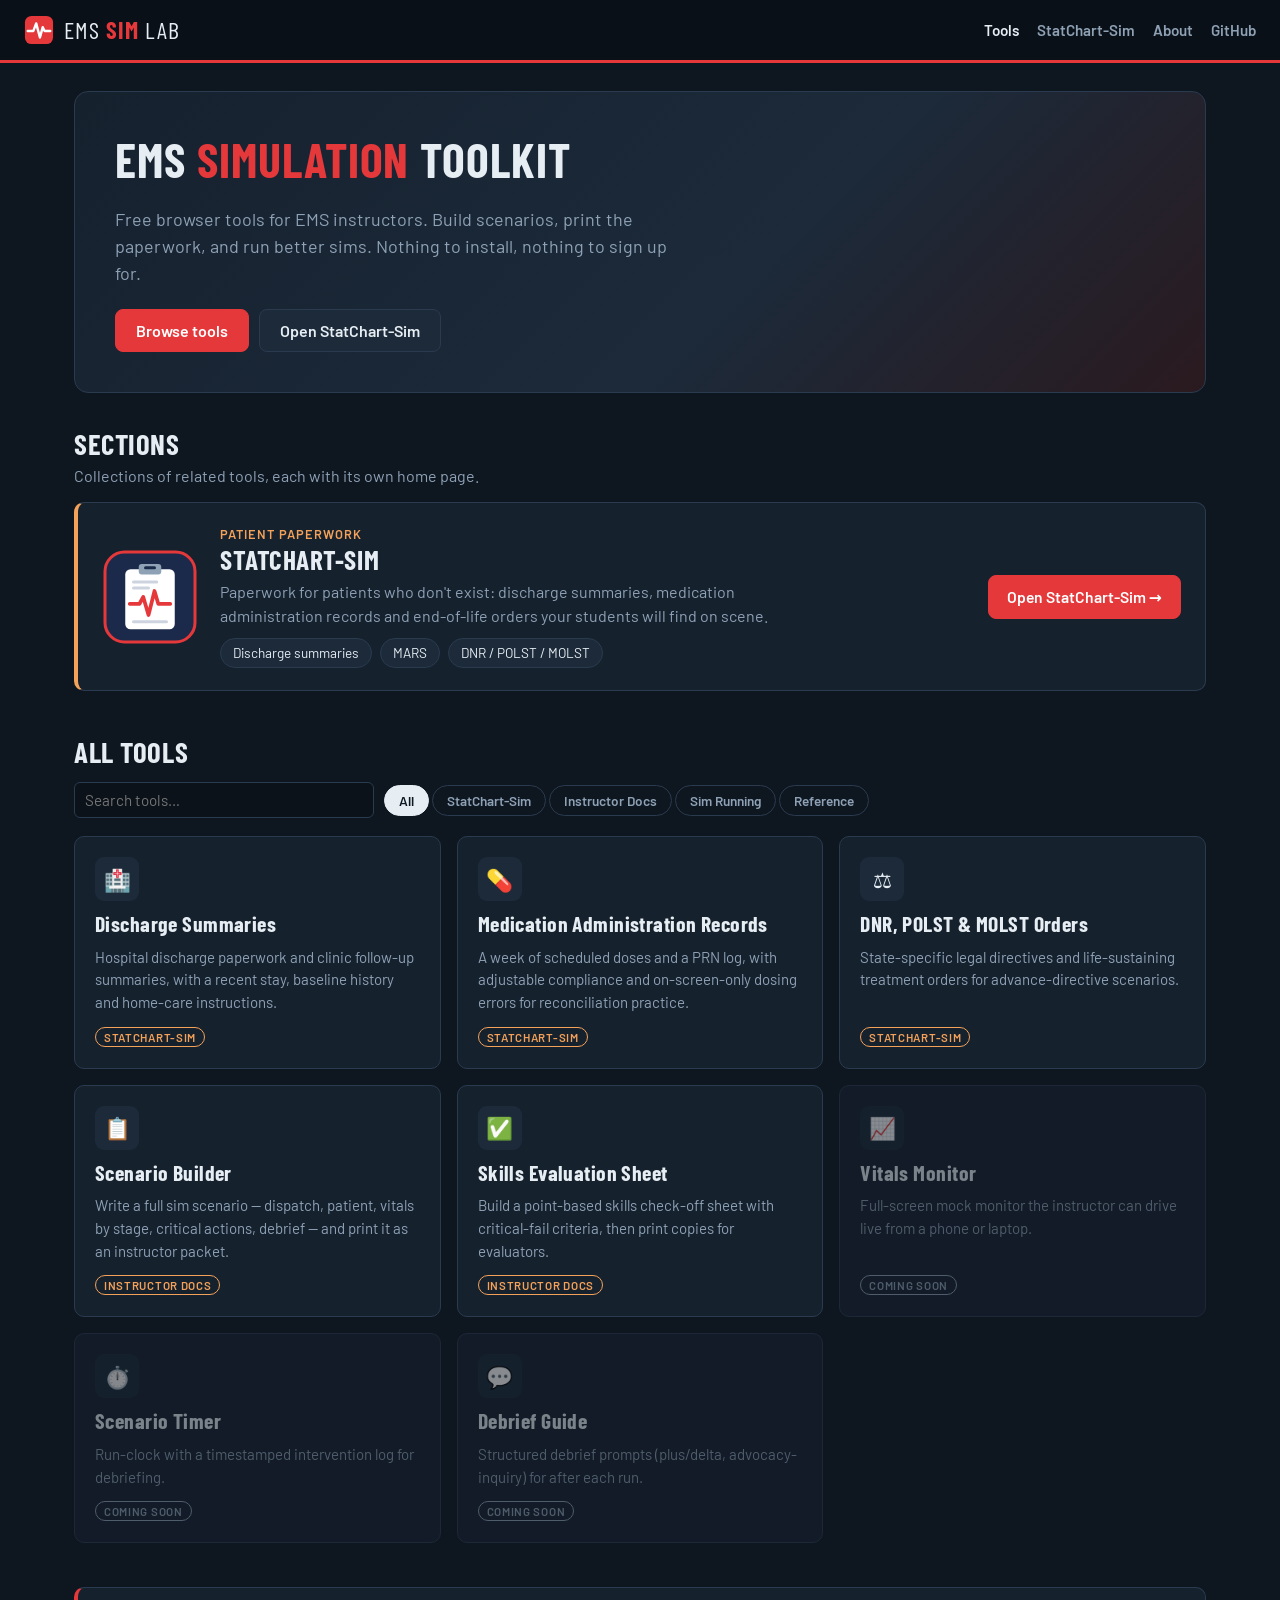
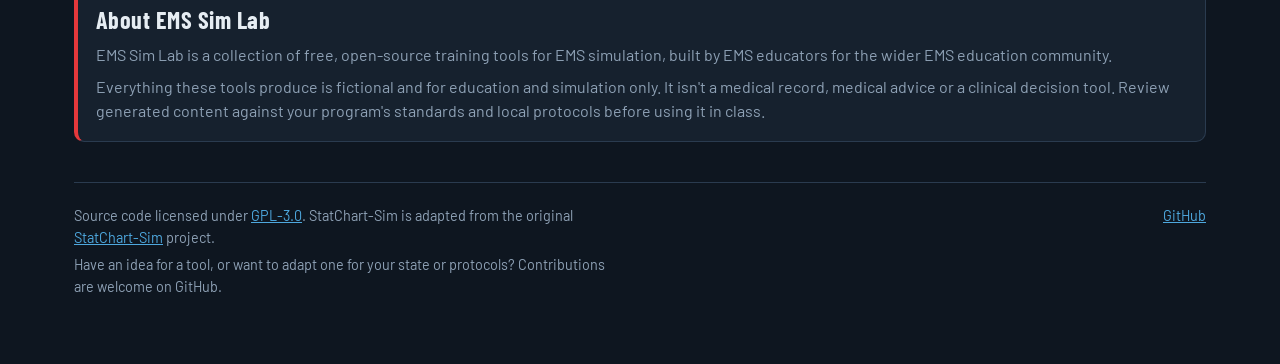
==== index.html @ 7e222215 "Add files via upload" ====
<!DOCTYPE html>
<html lang="en">
<head>
<meta charset="UTF-8">
<meta name="viewport" content="width=device-width, initial-scale=1.0">
<title>EMS Sim Lab | Free simulation tools for EMS education</title>
<meta name="description" content="Free browser tools for EMS instructors: simulation paperwork generators, scenario builders and skills sheets. Nothing to install.">
<link rel="icon" href="./assets/favicon.svg" type="image/svg+xml">
<link rel="stylesheet" href="assets/site.css">
<style>
  html { scroll-behavior: smooth; }
  .hero {
    display: grid; grid-template-columns: 1.3fr 1fr; gap: 28px; align-items: center;
    padding: 40px; border-radius: 14px; margin-bottom: 34px;
    background: linear-gradient(135deg, #16212e 0%, #1c2a3a 60%, #2a1a1f 100%);
    border: 1px solid var(--line);
  }
  .hero h1 { font-size: 3rem; text-transform: uppercase; }
  .hero h1 b { color: var(--red); }
  .hero p { color: var(--muted); font-size: 1.12rem; max-width: 560px; margin: 0 0 22px; }
  .hero-actions { display: flex; flex-wrap: wrap; gap: 10px; }
  .hero-actions .btn { padding: 11px 20px; font-size: 1rem; }
  .ecg { width: 100%; height: 120px; }
  .ecg path { fill: none; stroke: var(--green); stroke-width: 2.5; stroke-dasharray: 900; stroke-dashoffset: 900; animation: trace 3.2s linear infinite; }
  @keyframes trace { to { stroke-dashoffset: 0; } }
  @media (prefers-reduced-motion: reduce) { .ecg path { animation: none; stroke-dashoffset: 0; } }
  @media (max-width: 800px) { .hero { grid-template-columns: 1fr; padding: 28px; } .hero h1 { font-size: 2.2rem; } }

  .sec-title { margin: 0 0 14px; }
  .sec-title h2 { margin: 0 0 4px; font-size: 1.8rem; text-transform: uppercase; }
  .sec-title p { margin: 0; color: var(--muted); }

  /* Featured sections (sub-sites inside EMS Sim Lab) */
  .sections { display: grid; gap: 16px; margin-bottom: 44px; }
  .feature {
    display: grid; grid-template-columns: 96px 1fr auto; gap: 22px; align-items: center;
    background: var(--panel); border: 1px solid var(--line); border-left: 4px solid var(--amber);
    border-radius: var(--radius); padding: 22px 24px;
  }
  .feature img { width: 96px; height: 96px; }
  .feature h3 { margin: 0 0 4px; font-size: 1.7rem; text-transform: uppercase; }
  .feature .kicker { color: var(--amber); font-weight: 600; font-size: .8rem; text-transform: uppercase; letter-spacing: .08em; }
  .feature p { margin: 0 0 10px; color: var(--muted); max-width: 64ch; }
  .feature .links { display: flex; flex-wrap: wrap; gap: 8px; }
  .feature .links a { font-size: .85rem; color: var(--text); text-decoration: none; border: 1px solid var(--line); border-radius: 99px; padding: 4px 12px; background: var(--panel-2); }
  .feature .links a:hover { border-color: var(--muted); }
  .feature .open { padding: 11px 18px; font-size: .98rem; white-space: nowrap; }
  @media (max-width: 800px) { .feature { grid-template-columns: 1fr; } .feature img { width: 64px; height: 64px; } }

  .filters { display: flex; flex-wrap: wrap; gap: 10px; align-items: center; margin-bottom: 18px; }
  .filters input { max-width: 300px; }
  .chip { font: 600 .85rem var(--font); padding: 6px 14px; border-radius: 99px; border: 1px solid var(--line); background: transparent; color: var(--muted); cursor: pointer; }
  .chip:hover { color: var(--text); }
  .chip.on { background: var(--text); color: var(--bg); border-color: var(--text); }

  .cards { display: grid; grid-template-columns: repeat(auto-fill, minmax(290px, 1fr)); gap: 16px; }
  .card {
    display: flex; flex-direction: column; gap: 10px;
    background: var(--panel); border: 1px solid var(--line); border-radius: var(--radius);
    padding: 20px; text-decoration: none; color: var(--text);
    transition: border-color .15s, transform .15s;
  }
  a.card:hover { border-color: var(--red); transform: translateY(-2px); }
  .card.disabled { opacity: .5; }
  .card .icon { width: 44px; height: 44px; border-radius: 9px; display: grid; place-items: center; background: var(--panel-2); font-size: 1.35rem; }
  .card h3 { margin: 0; font-size: 1.35rem; }
  .card p { margin: 0; color: var(--muted); font-size: .94rem; flex: 1; }
  .empty-state { color: var(--muted); padding: 30px; text-align: center; }

  .notice { border-left: 4px solid var(--red); margin-top: 44px; }
  .notice p { color: var(--muted); margin: 0 0 8px; }
  .notice p:last-child { margin: 0; }

  footer { border-top: 1px solid var(--line); margin-top: 40px; padding-top: 22px; font-size: .9rem; color: var(--muted); display: flex; flex-wrap: wrap; gap: 20px; justify-content: space-between; }
  footer p { margin: 0 0 6px; max-width: 68ch; }
  footer nav { display: flex; gap: 18px; }
</style>
</head>
<body>
<main class="wrap">
  <section class="hero">
    <div>
      <h1>EMS <b>Simulation</b> Toolkit</h1>
      <p>Free browser tools for EMS instructors. Build scenarios, print the paperwork, and run better sims. Nothing to install, nothing to sign up for.</p>
      <div class="hero-actions">
        <a class="btn primary" href="#tools">Browse tools</a>
        <a class="btn" href="statchart-sim/index.html">Open StatChart-Sim</a>
      </div>
    </div>
    <svg class="ecg" viewBox="0 0 400 110" aria-hidden="true">
      <path d="M0,60 L60,60 L70,52 L80,60 L95,60 L102,68 L110,10 L120,95 L128,60 L150,60 L165,48 L185,60 L230,60 L240,52 L250,60 L265,60 L272,68 L280,10 L290,95 L298,60 L320,60 L335,48 L355,60 L400,60"/>
    </svg>
  </section>

  <!-- Sections: larger tool collections with their own pages -->
  <div class="sec-title"><h2>Sections</h2><p>Collections of related tools, each with its own home page.</p></div>
  <div class="sections">
    <article class="feature">
      <img src="statchart-sim/assets/logo.svg" alt="StatChart-Sim logo">
      <div>
        <div class="kicker">Patient paperwork</div>
        <h3>StatChart-Sim</h3>
        <p>Paperwork for patients who don't exist: discharge summaries, medication administration records and end-of-life orders your students will find on scene.</p>
        <div class="links">
          <a href="statchart-sim/discharge-summary/index.html">Discharge summaries</a>
          <a href="statchart-sim/MARS/index.html">MARS</a>
          <a href="statchart-sim/Legal/index.html">DNR / POLST / MOLST</a>
        </div>
      </div>
      <a class="btn primary open" href="statchart-sim/index.html">Open StatChart-Sim →</a>
    </article>
  </div>

  <section id="tools">
    <div class="sec-title"><h2>All tools</h2></div>
    <div class="filters">
      <input id="q" type="search" placeholder="Search tools…" aria-label="Search tools">
      <div id="chips"></div>
    </div>
    <div id="cards" class="cards"></div>
  </section>

  <section id="about" class="panel notice">
    <h2>About EMS Sim Lab</h2>
    <p>EMS Sim Lab is a collection of free, open-source training tools for EMS simulation, built by EMS educators for the wider EMS education community.</p>
    <p>Everything these tools produce is fictional and for education and simulation only. It isn't a medical record, medical advice or a clinical decision tool. Review generated content against your program's standards and local protocols before using it in class.</p>
  </section>

  <footer>
    <div>
      <p>Source code licensed under <a href="https://www.gnu.org/licenses/gpl-3.0.html">GPL-3.0</a>. StatChart-Sim is adapted from the original <a href="https://github.com/ems-simlab/StatChart-Sim">StatChart-Sim</a> project.</p>
      <p>Have an idea for a tool, or want to adapt one for your state or protocols? Contributions are welcome on GitHub.</p>
    </div>
    <nav>
      <a href="https://github.com/ems-simlab">GitHub</a>
    </nav>
  </footer>
</main>

<script src="assets/common.js"></script>
<script>
/* =====================================================================
   TOOL REGISTRY — to add a tool, put its page in the repo and add one
   entry here. status "live" links it; "soon" shows it greyed out.
   category must be a key in CATEGORIES.
   ===================================================================== */
const CATEGORIES = {
  statchart:  { label: 'StatChart-Sim',   tag: 'doc' },
  instructor: { label: 'Instructor Docs', tag: 'doc' },
  sim:        { label: 'Sim Running',     tag: 'sim' },
  ref:        { label: 'Reference',       tag: 'ref' }
};

const TOOLS = [
  { title: 'Discharge Summaries', icon: '🏥', category: 'statchart', status: 'live', href: 'statchart-sim/discharge-summary/index.html',
    desc: 'Hospital discharge paperwork and clinic follow-up summaries, with a recent stay, baseline history and home-care instructions.' },
  { title: 'Medication Administration Records', icon: '💊', category: 'statchart', status: 'live', href: 'statchart-sim/MARS/index.html',
    desc: 'A week of scheduled doses and a PRN log, with adjustable compliance and on-screen-only dosing errors for reconciliation practice.' },
  { title: 'DNR, POLST & MOLST Orders', icon: '⚖️', category: 'statchart', status: 'live', href: 'statchart-sim/Legal/index.html',
    desc: 'State-specific legal directives and life-sustaining treatment orders for advance-directive scenarios.' },
  { title: 'Scenario Builder', icon: '📋', category: 'instructor', status: 'live', href: 'tools/scenario-builder.html',
    desc: 'Write a full sim scenario — dispatch, patient, vitals by stage, critical actions, debrief — and print it as an instructor packet.' },
  { title: 'Skills Evaluation Sheet', icon: '✅', category: 'instructor', status: 'live', href: 'tools/skills-sheet.html',
    desc: 'Build a point-based skills check-off sheet with critical-fail criteria, then print copies for evaluators.' },
  { title: 'Vitals Monitor', icon: '📈', category: 'sim', status: 'soon',
    desc: 'Full-screen mock monitor the instructor can drive live from a phone or laptop.' },
  { title: 'Scenario Timer', icon: '⏱️', category: 'sim', status: 'soon',
    desc: 'Run-clock with a timestamped intervention log for debriefing.' },
  { title: 'Debrief Guide', icon: '💬', category: 'ref', status: 'soon',
    desc: 'Structured debrief prompts (plus/delta, advocacy-inquiry) for after each run.' }
];

let activeCat = 'all';
const chipsEl = document.getElementById('chips');
const cardsEl = document.getElementById('cards');
const qEl = document.getElementById('q');

function renderChips() {
  const opts = [['all', 'All']].concat(Object.entries(CATEGORIES).map(([k, v]) => [k, v.label]));
  chipsEl.innerHTML = opts.map(([k, l]) =>
    `<button class="chip ${k === activeCat ? 'on' : ''}" data-cat="${k}">${l}</button>`).join(' ');
}

function renderCards() {
  const q = qEl.value.trim().toLowerCase();
  const list = TOOLS.filter(t =>
    (activeCat === 'all' || t.category === activeCat) &&
    (!q || (t.title + ' ' + t.desc).toLowerCase().includes(q)));
  if (!list.length) { cardsEl.innerHTML = '<div class="empty-state">No tools match that search.</div>'; return; }
  cardsEl.innerHTML = list.map(t => {
    const cat = CATEGORIES[t.category];
    const live = t.status === 'live';
    const tag = live ? `<span class="tag ${cat.tag}">${cat.label}</span>` : '<span class="tag soon">Coming soon</span>';
    const inner = `<div class="icon">${t.icon}</div><h3>${escapeHtml(t.title)}</h3><p>${escapeHtml(t.desc)}</p><div>${tag}</div>`;
    return live ? `<a class="card" href="${t.href}">${inner}</a>` : `<div class="card disabled">${inner}</div>`;
  }).join('');
}

chipsEl.addEventListener('click', e => {
  const b = e.target.closest('[data-cat]'); if (!b) return;
  activeCat = b.dataset.cat; renderChips(); renderCards();
});
qEl.addEventListener('input', renderCards);

renderTopbar('', 'home');
renderChips(); renderCards();
</script>
</body>
</html>
---- assets/site.css ----
/* EMS Sim Lab — shared site styles */
@import url('https://fonts.googleapis.com/css2?family=Barlow:wght@400;500;600;700&family=Barlow+Condensed:wght@600;700&family=JetBrains+Mono:wght@400;600&display=swap');

:root {
  --bg: #0e1620;
  --panel: #16212e;
  --panel-2: #1c2a3a;
  --line: #2a3b4f;
  --text: #e6edf3;
  --muted: #8ea1b5;
  --red: #e5383b;
  --amber: #f4a259;
  --green: #4cc38a;
  --blue: #4ea8de;
  --radius: 10px;
  --font: 'Barlow', system-ui, sans-serif;
  --display: 'Barlow Condensed', 'Barlow', sans-serif;
  --mono: 'JetBrains Mono', ui-monospace, monospace;
}

* { box-sizing: border-box; }
html, body { margin: 0; }
body {
  background: var(--bg);
  color: var(--text);
  font-family: var(--font);
  font-size: 16px;
  line-height: 1.5;
}
a { color: var(--blue); }

/* ---------- Top bar ---------- */
.topbar {
  display: flex; align-items: center; gap: 16px;
  padding: 12px 24px;
  background: #0a1018;
  border-bottom: 3px solid var(--red);
  position: sticky; top: 0; z-index: 10;
}
.brand { display: flex; align-items: center; gap: 10px; text-decoration: none; color: var(--text); }
.brand svg, .brand img { width: 30px; height: 30px; display: block; }
.brand span { font-family: var(--display); font-size: 1.5rem; letter-spacing: .04em; text-transform: uppercase; }
.brand b { color: var(--red); }
.topbar nav { margin-left: auto; display: flex; gap: 18px; }
.topbar nav a { color: var(--muted); text-decoration: none; font-weight: 600; font-size: .95rem; }
.topbar nav a:hover, .topbar nav a.active { color: var(--text); }

.wrap { max-width: 1180px; margin: 0 auto; padding: 28px 24px 60px; }

h1, h2, h3 { font-family: var(--display); letter-spacing: .02em; line-height: 1.15; margin: 0 0 .4em; }
h1 { font-size: 2.4rem; }
h2 { font-size: 1.5rem; }
h3 { font-size: 1.15rem; }
.muted { color: var(--muted); }

/* ---------- Buttons & inputs ---------- */
.btn {
  display: inline-flex; align-items: center; gap: 6px;
  font: 600 .92rem var(--font);
  padding: 8px 14px; border-radius: 8px;
  border: 1px solid var(--line); background: var(--panel-2); color: var(--text);
  cursor: pointer; text-decoration: none;
}
.btn:hover { border-color: var(--muted); }
.btn.primary { background: var(--red); border-color: var(--red); color: #fff; }
.btn.primary:hover { background: #c9302c; }
.btn.small { padding: 4px 10px; font-size: .82rem; }
.btn.ghost { background: transparent; }

label { display: block; font-size: .8rem; font-weight: 600; color: var(--muted); text-transform: uppercase; letter-spacing: .05em; margin-bottom: 4px; }
input, select, textarea {
  width: 100%;
  font: 400 .95rem var(--font);
  color: var(--text); background: #0b121a;
  border: 1px solid var(--line); border-radius: 6px;
  padding: 8px 10px;
}
textarea { resize: vertical; min-height: 70px; }
input:focus, select:focus, textarea:focus { outline: 2px solid var(--blue); outline-offset: -1px; border-color: transparent; }

.panel { background: var(--panel); border: 1px solid var(--line); border-radius: var(--radius); padding: 18px; }
.grid { display: grid; gap: 12px; }
.g2 { grid-template-columns: repeat(2, 1fr); }
.g3 { grid-template-columns: repeat(3, 1fr); }
.g4 { grid-template-columns: repeat(4, 1fr); }
@media (max-width: 760px) { .g2, .g3, .g4 { grid-template-columns: 1fr 1fr; } }

.tag {
  display: inline-block; font: 600 .72rem var(--font); text-transform: uppercase; letter-spacing: .06em;
  padding: 2px 8px; border-radius: 99px; border: 1px solid currentColor;
}
.tag.doc { color: var(--amber); }
.tag.sim { color: var(--blue); }
.tag.ref { color: var(--green); }
.tag.soon { color: var(--muted); }

.toast {
  position: fixed; bottom: 20px; left: 50%; transform: translateX(-50%);
  background: var(--panel-2); border: 1px solid var(--line); color: var(--text);
  padding: 10px 16px; border-radius: 8px; font-size: .9rem;
  opacity: 0; pointer-events: none; transition: opacity .2s;
}
.toast.show { opacity: 1; }

/* ---------- Generator layout (form left, document right) ---------- */
.gen { display: grid; grid-template-columns: minmax(340px, 440px) 1fr; gap: 20px; align-items: start; }
@media (max-width: 980px) { .gen { grid-template-columns: 1fr; } }
.gen-form { display: flex; flex-direction: column; gap: 14px; }
.gen-form fieldset { border: 1px solid var(--line); border-radius: var(--radius); padding: 14px; margin: 0; background: var(--panel); }
.gen-form legend { font-family: var(--display); font-size: 1.05rem; padding: 0 6px; color: var(--amber); text-transform: uppercase; letter-spacing: .05em; }
.toolbar { display: flex; flex-wrap: wrap; gap: 8px; align-items: center; margin-bottom: 12px; }
.toolbar .hint { font-size: .8rem; color: var(--muted); margin-left: auto; }

.repeat-row { border: 1px dashed var(--line); border-radius: 8px; padding: 10px; margin-bottom: 10px; position: relative; }
.repeat-row .remove { position: absolute; top: 6px; right: 6px; }

/* ---------- Printable document "paper" ---------- */
.paper-wrap { position: sticky; top: 76px; max-height: calc(100vh - 96px); overflow: auto; border-radius: var(--radius); }
.paper {
  background: #fff; color: #111;
  font-family: var(--font); font-size: 13px; line-height: 1.4;
  padding: 36px 40px; min-height: 900px;
  border-radius: var(--radius);
}
.paper h1 { font-size: 24px; margin: 0; color: #111; }
.paper h2 { font-size: 15px; margin: 18px 0 6px; padding: 4px 8px; background: #1c2a3a; color: #fff; text-transform: uppercase; letter-spacing: .06em; }
.paper table { width: 100%; border-collapse: collapse; margin: 4px 0 8px; }
.paper th, .paper td { border: 1px solid #999; padding: 5px 7px; text-align: left; vertical-align: top; }
.paper th { background: #eef1f4; font-size: 11px; text-transform: uppercase; letter-spacing: .04em; }
.paper .mono { font-family: var(--mono); }
.paper .doc-head { display: flex; justify-content: space-between; align-items: flex-start; border-bottom: 3px solid #e5383b; padding-bottom: 10px; margin-bottom: 6px; }
.paper .sim-banner { font-weight: 700; font-size: 11px; color: #e5383b; letter-spacing: .1em; text-transform: uppercase; }
.paper .box { border: 1px solid #999; padding: 8px; min-height: 30px; white-space: pre-wrap; }
.paper ul { margin: 4px 0; padding-left: 20px; }
.paper .empty { color: #aaa; font-style: italic; }
.paper .check { display: inline-block; width: 14px; height: 14px; border: 1.5px solid #333; vertical-align: middle; }

@media print {
  @page { margin: 0.5in; }
  body { background: #fff; }
  .topbar, .gen-form, .toolbar, .no-print, .toast, .page-head { display: none !important; }
  .wrap { padding: 0; max-width: none; }
  .gen { display: block; }
  .paper-wrap { position: static; max-height: none; overflow: visible; }
  .paper { padding: 0; min-height: 0; border-radius: 0; }
  .paper h2 { -webkit-print-color-adjust: exact; print-color-adjust: exact; }
  .paper th { -webkit-print-color-adjust: exact; print-color-adjust: exact; }
  .paper .avoid-break { break-inside: avoid; }
}
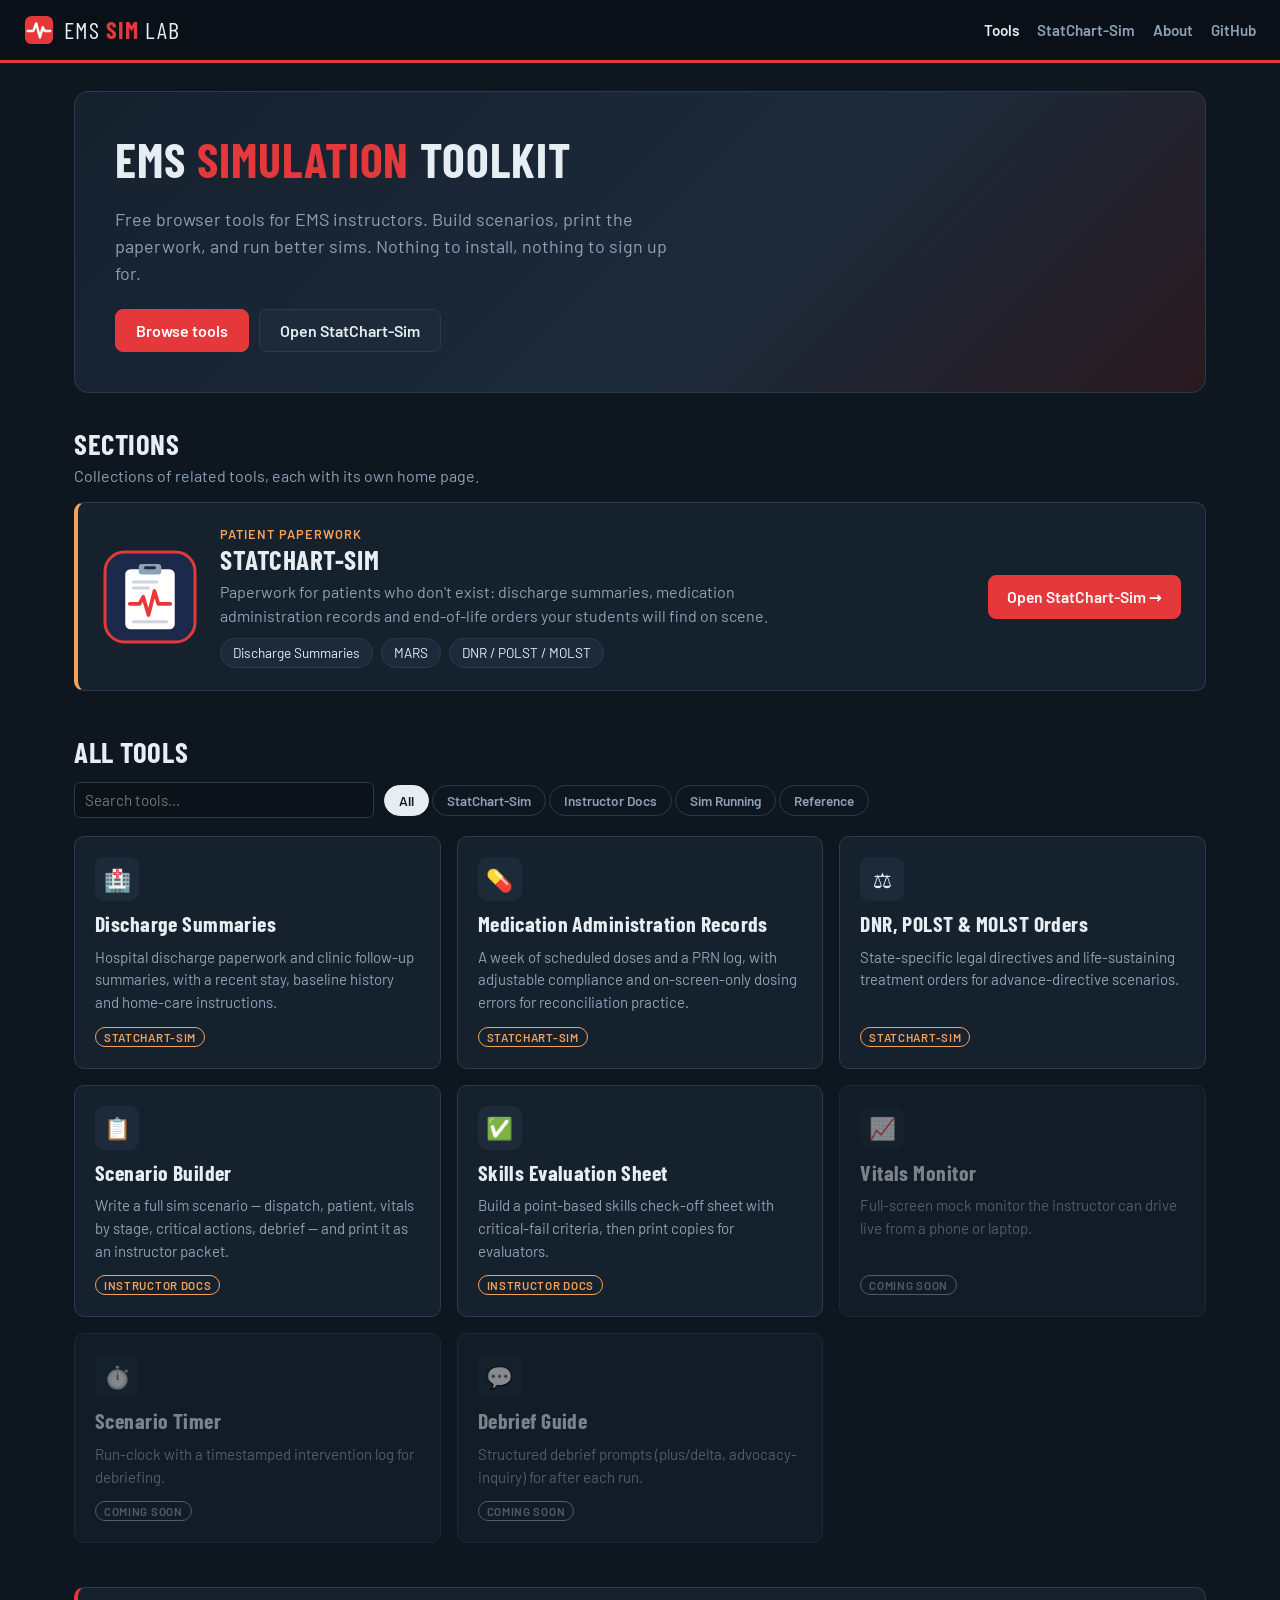
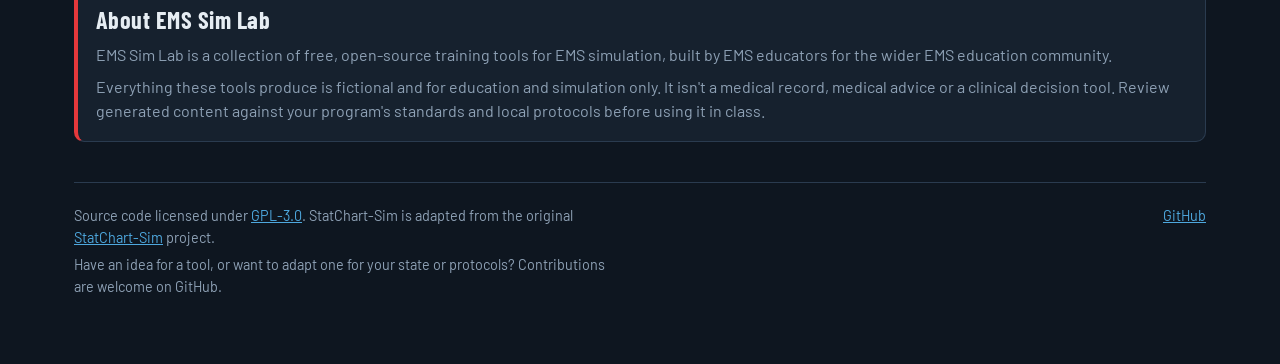
==== commit 72b076e0: "Update index.html" ====
--- a/index.html
+++ b/index.html
@@ -102,7 +102,7 @@
         <h3>StatChart-Sim</h3>
         <p>Paperwork for patients who don't exist: discharge summaries, medication administration records and end-of-life orders your students will find on scene.</p>
         <div class="links">
-          <a href="statchart-sim/discharge-summary/index.html">Discharge summaries</a>
+          <a href="statchart-sim/discharge-summary/index.html">Discharge Summaries</a>
           <a href="statchart-sim/MARS/index.html">MARS</a>
           <a href="statchart-sim/Legal/index.html">DNR / POLST / MOLST</a>
         </div>
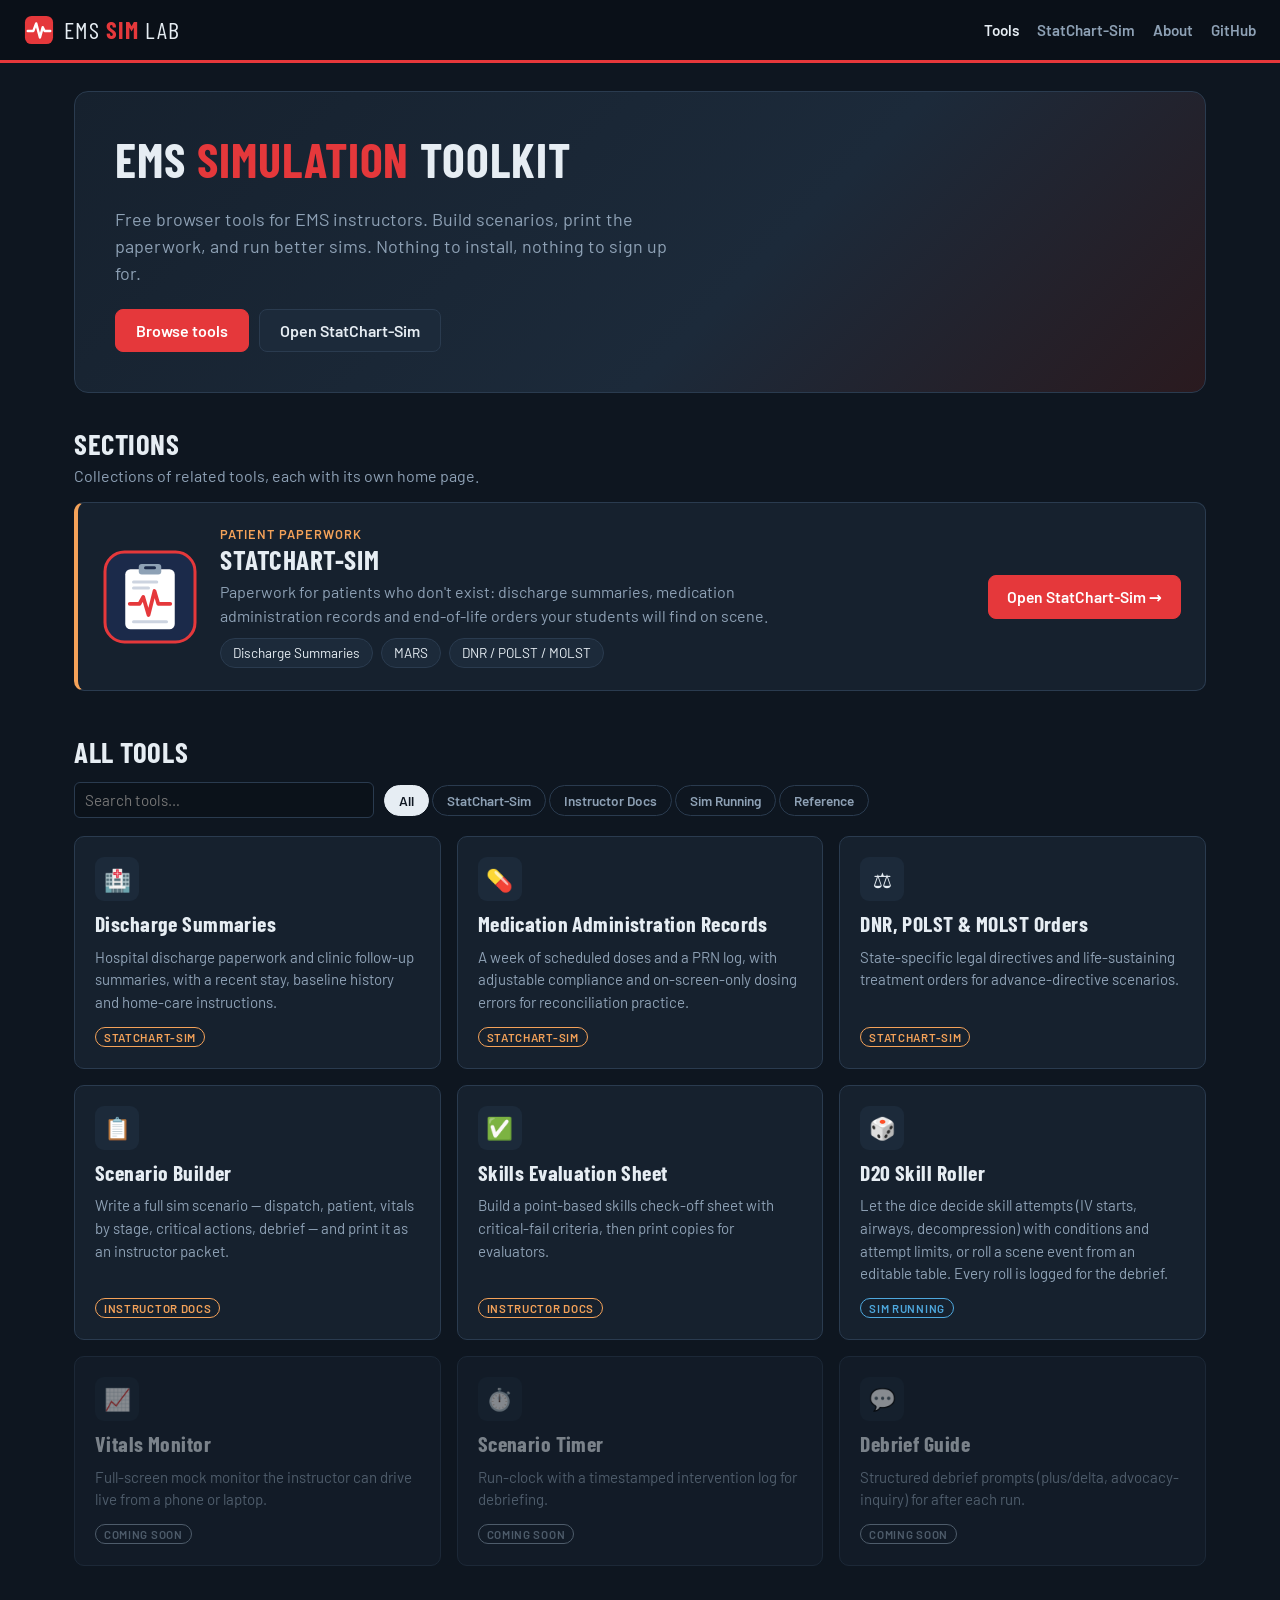
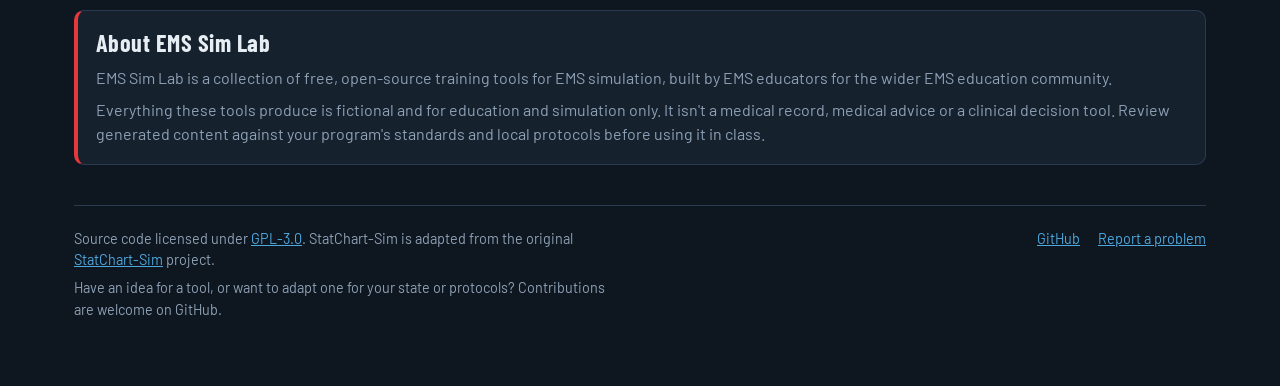
==== commit 268a0509: "Add files via upload" ====
--- a/index.html
+++ b/index.html
@@ -128,48 +128,23 @@
 
   <footer>
     <div>
-      <p>Source code licensed under <a href="https://www.gnu.org/licenses/gpl-3.0.html">GPL-3.0</a>. StatChart-Sim is adapted from the original <a href="https://github.com/ems-simlab/StatChart-Sim">StatChart-Sim</a> project.</p>
+      <p>Source code licensed under <a href="https://github.com/ems-simlab/EMS-SimLab/blob/main/LICENSE">GPL-3.0</a>. StatChart-Sim is adapted from the original <a href="https://github.com/ems-simlab/StatChart-Sim">StatChart-Sim</a> project.</p>
       <p>Have an idea for a tool, or want to adapt one for your state or protocols? Contributions are welcome on GitHub.</p>
     </div>
     <nav>
-      <a href="https://github.com/ems-simlab">GitHub</a>
+      <a href="https://github.com/ems-simlab/EMS-SimLab">GitHub</a>
+      <a href="https://github.com/ems-simlab/EMS-SimLab/issues">Report a problem</a>
     </nav>
   </footer>
 </main>
 
 <script src="assets/common.js"></script>
+<script src="tools.js"></script>
 <script>
-/* =====================================================================
-   TOOL REGISTRY — to add a tool, put its page in the repo and add one
-   entry here. status "live" links it; "soon" shows it greyed out.
-   category must be a key in CATEGORIES.
-   ===================================================================== */
-const CATEGORIES = {
-  statchart:  { label: 'StatChart-Sim',   tag: 'doc' },
-  instructor: { label: 'Instructor Docs', tag: 'doc' },
-  sim:        { label: 'Sim Running',     tag: 'sim' },
-  ref:        { label: 'Reference',       tag: 'ref' }
-};
-
-const TOOLS = [
-  { title: 'Discharge Summaries', icon: '🏥', category: 'statchart', status: 'live', href: 'statchart-sim/discharge-summary/index.html',
-    desc: 'Hospital discharge paperwork and clinic follow-up summaries, with a recent stay, baseline history and home-care instructions.' },
-  { title: 'Medication Administration Records', icon: '💊', category: 'statchart', status: 'live', href: 'statchart-sim/MARS/index.html',
-    desc: 'A week of scheduled doses and a PRN log, with adjustable compliance and on-screen-only dosing errors for reconciliation practice.' },
-  { title: 'DNR, POLST & MOLST Orders', icon: '⚖️', category: 'statchart', status: 'live', href: 'statchart-sim/Legal/index.html',
-    desc: 'State-specific legal directives and life-sustaining treatment orders for advance-directive scenarios.' },
-  { title: 'Scenario Builder', icon: '📋', category: 'instructor', status: 'live', href: 'tools/scenario-builder.html',
-    desc: 'Write a full sim scenario — dispatch, patient, vitals by stage, critical actions, debrief — and print it as an instructor packet.' },
-  { title: 'Skills Evaluation Sheet', icon: '✅', category: 'instructor', status: 'live', href: 'tools/skills-sheet.html',
-    desc: 'Build a point-based skills check-off sheet with critical-fail criteria, then print copies for evaluators.' },
-  { title: 'Vitals Monitor', icon: '📈', category: 'sim', status: 'soon',
-    desc: 'Full-screen mock monitor the instructor can drive live from a phone or laptop.' },
-  { title: 'Scenario Timer', icon: '⏱️', category: 'sim', status: 'soon',
-    desc: 'Run-clock with a timestamped intervention log for debriefing.' },
-  { title: 'Debrief Guide', icon: '💬', category: 'ref', status: 'soon',
-    desc: 'Structured debrief prompts (plus/delta, advocacy-inquiry) for after each run.' }
-];
-
+if (typeof TOOLS === 'undefined' || typeof CATEGORIES === 'undefined') {
+  window.TOOLS = []; window.CATEGORIES = {};
+  document.getElementById('cards').outerHTML = '<div class="panel" style="border-color:var(--red)"><strong>The tool list didn\'t load.</strong> <span class="muted">There\'s probably a typo in <code>tools.js</code>, such as a missing comma, quote or bracket. Undo your last change there, or check your browser\'s developer console for the line number.</span></div><div id="cards"></div>';
+}
 let activeCat = 'all';
 const chipsEl = document.getElementById('chips');
 const cardsEl = document.getElementById('cards');
@@ -186,7 +161,7 @@
   const list = TOOLS.filter(t =>
     (activeCat === 'all' || t.category === activeCat) &&
     (!q || (t.title + ' ' + t.desc).toLowerCase().includes(q)));
-  if (!list.length) { cardsEl.innerHTML = '<div class="empty-state">No tools match that search.</div>'; return; }
+  if (!list.length) { cardsEl.innerHTML = TOOLS.length ? '<div class="empty-state">No tools match that search.</div>' : ''; return; }
   cardsEl.innerHTML = list.map(t => {
     const cat = CATEGORIES[t.category];
     const live = t.status === 'live';
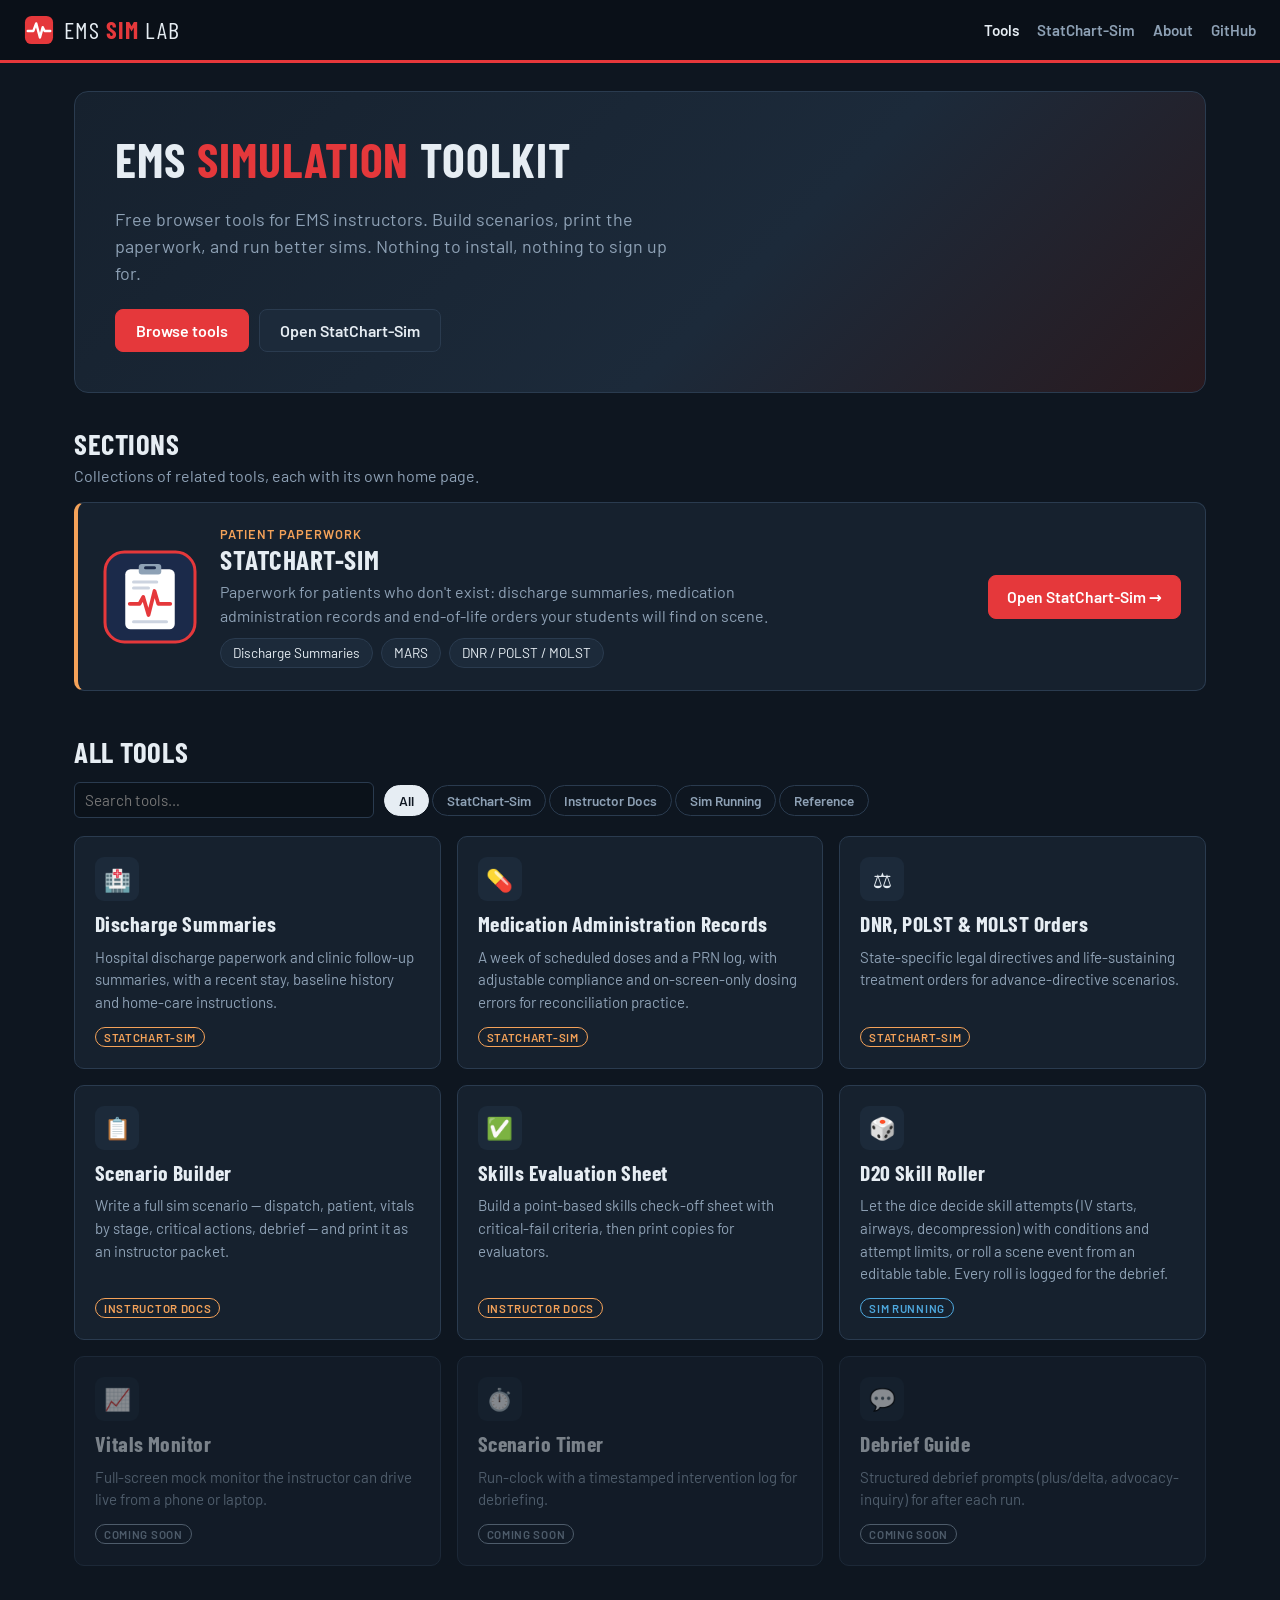
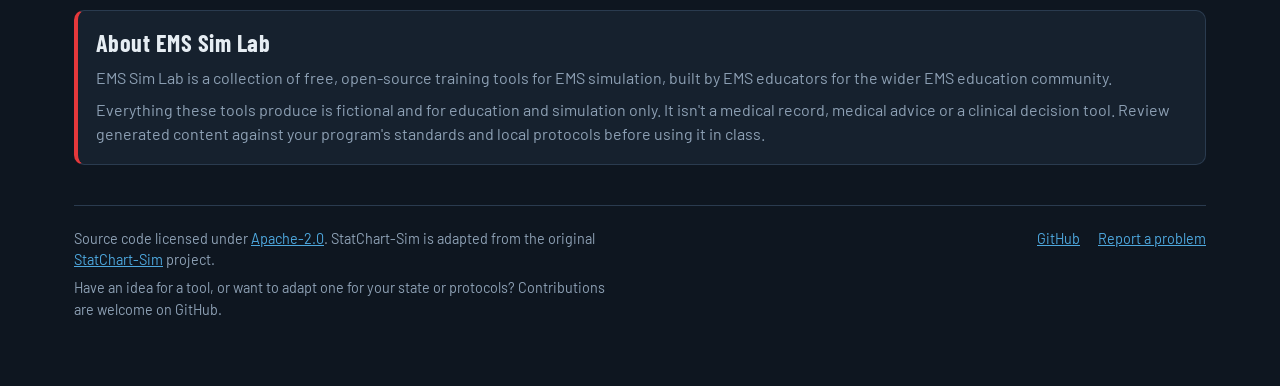
==== commit c93b65f6: "Add files via upload Re-license under Apache-2.0" ====
--- a/index.html
+++ b/index.html
@@ -128,7 +128,7 @@
 
   <footer>
     <div>
-      <p>Source code licensed under <a href="https://github.com/ems-simlab/EMS-SimLab/blob/main/LICENSE">GPL-3.0</a>. StatChart-Sim is adapted from the original <a href="https://github.com/ems-simlab/StatChart-Sim">StatChart-Sim</a> project.</p>
+      <p>Source code licensed under <a href="https://github.com/ems-simlab/EMS-SimLab/blob/main/LICENSE">Apache-2.0</a>. StatChart-Sim is adapted from the original <a href="https://github.com/ems-simlab/StatChart-Sim">StatChart-Sim</a> project.</p>
       <p>Have an idea for a tool, or want to adapt one for your state or protocols? Contributions are welcome on GitHub.</p>
     </div>
     <nav>
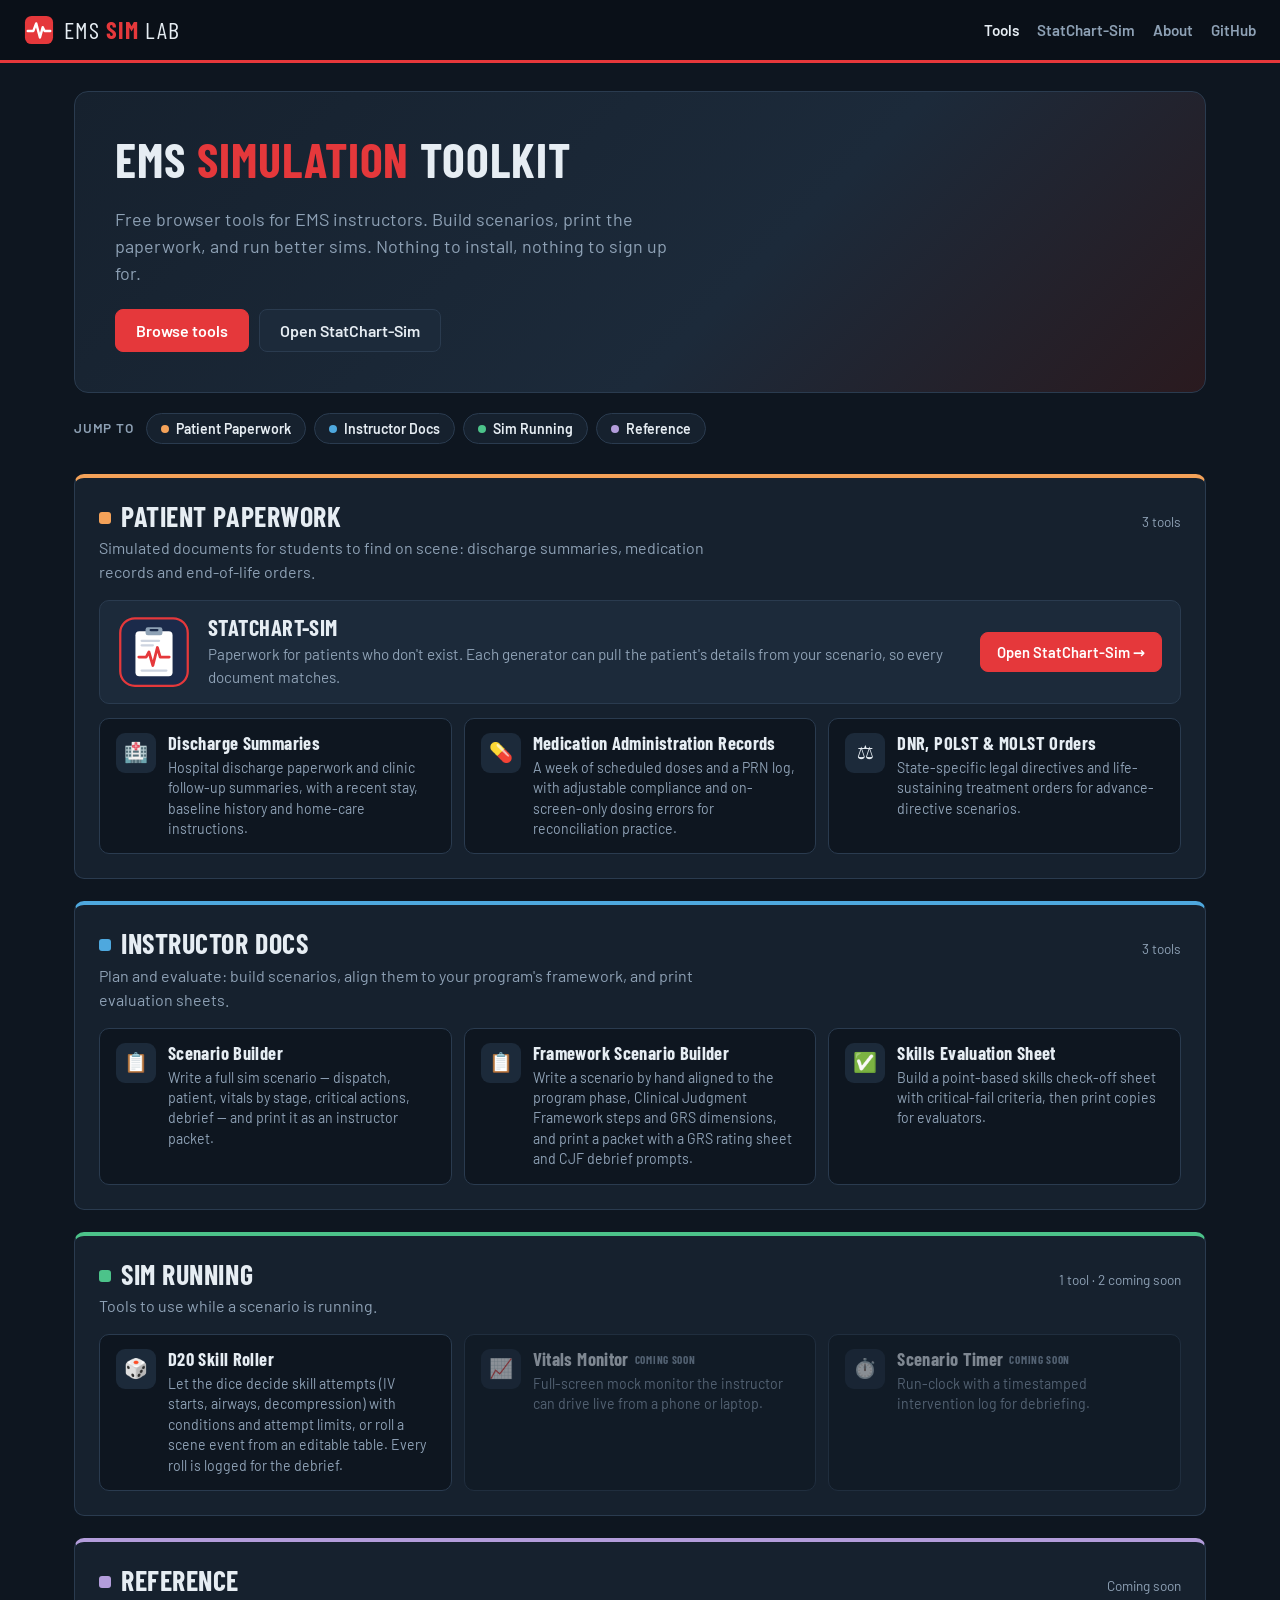
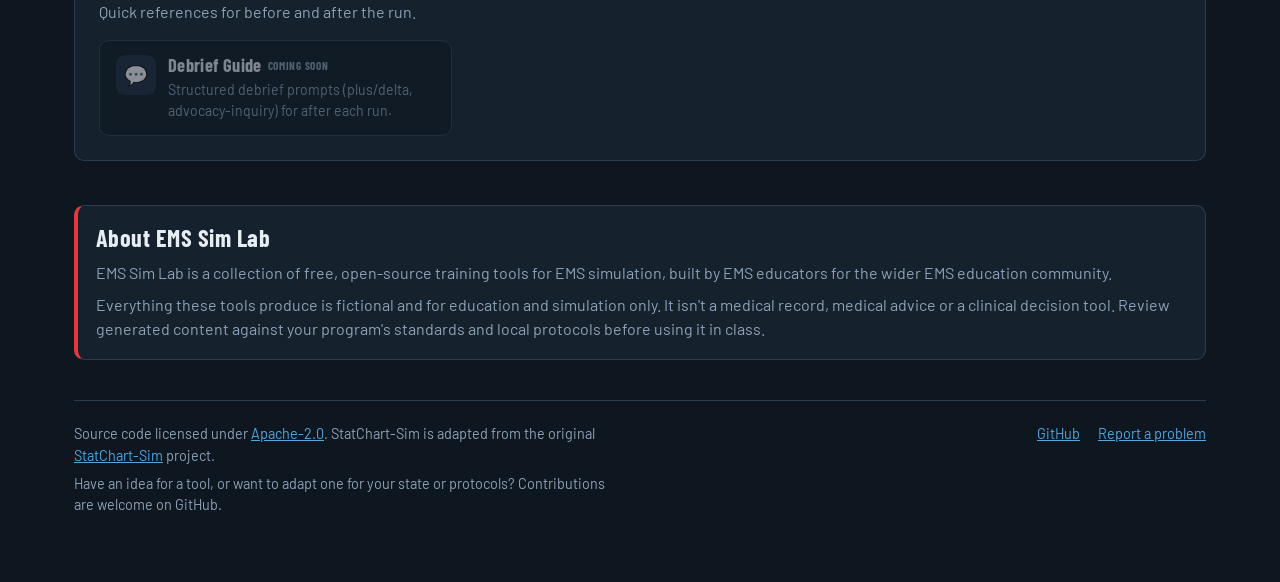
==== commit 4c9c24dd: "Add files via upload added sections, updated tools.js, qol updates for scenario builder tools" ====
--- a/index.html
+++ b/index.html
@@ -26,46 +26,37 @@
   @media (prefers-reduced-motion: reduce) { .ecg path { animation: none; stroke-dashoffset: 0; } }
   @media (max-width: 800px) { .hero { grid-template-columns: 1fr; padding: 28px; } .hero h1 { font-size: 2.2rem; } }
 
-  .sec-title { margin: 0 0 14px; }
-  .sec-title h2 { margin: 0 0 4px; font-size: 1.8rem; text-transform: uppercase; }
-  .sec-title p { margin: 0; color: var(--muted); }
+  /* Jump-to row under the hero */
+  .jump { display: flex; flex-wrap: wrap; gap: 8px; align-items: center; margin: -14px 0 30px; }
+  .jump span { color: var(--muted); font-size: .85rem; font-weight: 600; text-transform: uppercase; letter-spacing: .06em; margin-right: 4px; }
+  .jump a { font: 600 .88rem var(--font); color: var(--text); text-decoration: none; padding: 6px 14px; border-radius: 99px; border: 1px solid var(--line); background: var(--panel); }
+  .jump a:hover { border-color: var(--accent, var(--muted)); }
+  .jump a i { display: inline-block; width: 8px; height: 8px; border-radius: 50%; background: var(--accent); margin-right: 7px; vertical-align: 1px; }
 
-  /* Featured sections (sub-sites inside EMS Sim Lab) */
-  .sections { display: grid; gap: 16px; margin-bottom: 44px; }
-  .feature {
-    display: grid; grid-template-columns: 96px 1fr auto; gap: 22px; align-items: center;
-    background: var(--panel); border: 1px solid var(--line); border-left: 4px solid var(--amber);
-    border-radius: var(--radius); padding: 22px 24px;
-  }
-  .feature img { width: 96px; height: 96px; }
-  .feature h3 { margin: 0 0 4px; font-size: 1.7rem; text-transform: uppercase; }
-  .feature .kicker { color: var(--amber); font-weight: 600; font-size: .8rem; text-transform: uppercase; letter-spacing: .08em; }
-  .feature p { margin: 0 0 10px; color: var(--muted); max-width: 64ch; }
-  .feature .links { display: flex; flex-wrap: wrap; gap: 8px; }
-  .feature .links a { font-size: .85rem; color: var(--text); text-decoration: none; border: 1px solid var(--line); border-radius: 99px; padding: 4px 12px; background: var(--panel-2); }
-  .feature .links a:hover { border-color: var(--muted); }
-  .feature .open { padding: 11px 18px; font-size: .98rem; white-space: nowrap; }
-  @media (max-width: 800px) { .feature { grid-template-columns: 1fr; } .feature img { width: 64px; height: 64px; } }
+  /* Section panels (built from CATEGORIES in tools.js) */
+  .tsections { display: grid; gap: 22px; }
+  .tsec { background: var(--panel); border: 1px solid var(--line); border-top: 4px solid var(--accent); border-radius: var(--radius); padding: 22px 24px 24px; scroll-margin-top: 80px; }
+  .tsec-head { display: flex; align-items: baseline; justify-content: space-between; gap: 16px; flex-wrap: wrap; margin-bottom: 16px; }
+  .tsec-head h2 { margin: 0 0 4px; font-size: 1.75rem; text-transform: uppercase; }
+  .tsec-head h2 i { display: inline-block; width: 12px; height: 12px; border-radius: 3px; background: var(--accent); margin-right: 10px; vertical-align: 3px; }
+  .tsec-head p { margin: 0; color: var(--muted); max-width: 70ch; }
+  .tsec-head .count { color: var(--muted); font-size: .85rem; white-space: nowrap; }
 
-  .filters { display: flex; flex-wrap: wrap; gap: 10px; align-items: center; margin-bottom: 18px; }
-  .filters input { max-width: 300px; }
-  .chip { font: 600 .85rem var(--font); padding: 6px 14px; border-radius: 99px; border: 1px solid var(--line); background: transparent; color: var(--muted); cursor: pointer; }
-  .chip:hover { color: var(--text); }
-  .chip.on { background: var(--text); color: var(--bg); border-color: var(--text); }
+  .tfeature { display: grid; grid-template-columns: 72px 1fr auto; gap: 18px; align-items: center; background: var(--panel-2); border: 1px solid var(--line); border-radius: var(--radius); padding: 14px 18px; margin-bottom: 14px; }
+  .tfeature img { width: 72px; height: 72px; }
+  .tfeature h3 { margin: 0 0 2px; font-size: 1.4rem; text-transform: uppercase; }
+  .tfeature p { margin: 0; color: var(--muted); font-size: .95rem; }
+  .tfeature .btn { padding: 10px 16px; white-space: nowrap; }
+  @media (max-width: 760px) { .tfeature { grid-template-columns: 56px 1fr; } .tfeature img { width: 56px; height: 56px; } .tfeature .btn { grid-column: 1 / -1; justify-content: center; } }
 
-  .cards { display: grid; grid-template-columns: repeat(auto-fill, minmax(290px, 1fr)); gap: 16px; }
-  .card {
-    display: flex; flex-direction: column; gap: 10px;
-    background: var(--panel); border: 1px solid var(--line); border-radius: var(--radius);
-    padding: 20px; text-decoration: none; color: var(--text);
-    transition: border-color .15s, transform .15s;
-  }
-  a.card:hover { border-color: var(--red); transform: translateY(-2px); }
-  .card.disabled { opacity: .5; }
-  .card .icon { width: 44px; height: 44px; border-radius: 9px; display: grid; place-items: center; background: var(--panel-2); font-size: 1.35rem; }
-  .card h3 { margin: 0; font-size: 1.35rem; }
-  .card p { margin: 0; color: var(--muted); font-size: .94rem; flex: 1; }
-  .empty-state { color: var(--muted); padding: 30px; text-align: center; }
+  .tiles { display: grid; grid-template-columns: repeat(auto-fill, minmax(min(100%, 300px), 1fr)); gap: 12px; }
+  .tile { display: grid; grid-template-columns: 40px 1fr; gap: 4px 12px; align-content: start; background: var(--bg); border: 1px solid var(--line); border-radius: 10px; padding: 14px 16px; text-decoration: none; color: var(--text); transition: border-color .15s, transform .15s; }
+  a.tile:hover { border-color: var(--accent); transform: translateY(-2px); }
+  .tile .icon { grid-row: span 2; width: 40px; height: 40px; border-radius: 9px; display: grid; place-items: center; background: var(--panel-2); font-size: 1.2rem; }
+  .tile h3 { margin: 0; font-size: 1.15rem; }
+  .tile p { margin: 0; color: var(--muted); font-size: .88rem; line-height: 1.45; }
+  .tile.soon { opacity: .5; }
+  .tile .soon-tag { font-size: .7rem; font-weight: 700; text-transform: uppercase; letter-spacing: .06em; color: var(--muted); margin-left: 6px; vertical-align: 2px; }
 
   .notice { border-left: 4px solid var(--red); margin-top: 44px; }
   .notice p { color: var(--muted); margin: 0 0 8px; }
@@ -92,33 +83,9 @@
     </svg>
   </section>
 
-  <!-- Sections: larger tool collections with their own pages -->
-  <div class="sec-title"><h2>Sections</h2><p>Collections of related tools, each with its own home page.</p></div>
-  <div class="sections">
-    <article class="feature">
-      <img src="statchart-sim/assets/logo.svg" alt="StatChart-Sim logo">
-      <div>
-        <div class="kicker">Patient paperwork</div>
-        <h3>StatChart-Sim</h3>
-        <p>Paperwork for patients who don't exist: discharge summaries, medication administration records and end-of-life orders your students will find on scene.</p>
-        <div class="links">
-          <a href="statchart-sim/discharge-summary/index.html">Discharge Summaries</a>
-          <a href="statchart-sim/MARS/index.html">MARS</a>
-          <a href="statchart-sim/Legal/index.html">DNR / POLST / MOLST</a>
-        </div>
-      </div>
-      <a class="btn primary open" href="statchart-sim/index.html">Open StatChart-Sim →</a>
-    </article>
-  </div>
-
-  <section id="tools">
-    <div class="sec-title"><h2>All tools</h2></div>
-    <div class="filters">
-      <input id="q" type="search" placeholder="Search tools…" aria-label="Search tools">
-      <div id="chips"></div>
-    </div>
-    <div id="cards" class="cards"></div>
-  </section>
+  <!-- Sections and their tools are built from tools.js -->
+  <nav class="jump" id="jump" aria-label="Jump to a section"></nav>
+  <div class="tsections" id="tools"></div>
 
   <section id="about" class="panel notice">
     <h2>About EMS Sim Lab</h2>
@@ -141,44 +108,50 @@
 <script src="assets/common.js"></script>
 <script src="tools.js"></script>
 <script>
+const sectionsEl = document.getElementById('tools'), jumpEl = document.getElementById('jump');
+
 if (typeof TOOLS === 'undefined' || typeof CATEGORIES === 'undefined') {
-  window.TOOLS = []; window.CATEGORIES = {};
-  document.getElementById('cards').outerHTML = '<div class="panel" style="border-color:var(--red)"><strong>The tool list didn\'t load.</strong> <span class="muted">There\'s probably a typo in <code>tools.js</code>, such as a missing comma, quote or bracket. Undo your last change there, or check your browser\'s developer console for the line number.</span></div><div id="cards"></div>';
-}
-let activeCat = 'all';
-const chipsEl = document.getElementById('chips');
-const cardsEl = document.getElementById('cards');
-const qEl = document.getElementById('q');
-
-function renderChips() {
-  const opts = [['all', 'All']].concat(Object.entries(CATEGORIES).map(([k, v]) => [k, v.label]));
-  chipsEl.innerHTML = opts.map(([k, l]) =>
-    `<button class="chip ${k === activeCat ? 'on' : ''}" data-cat="${k}">${l}</button>`).join(' ');
+  sectionsEl.innerHTML = '<div class="panel" style="border-color:var(--red)"><strong>The tool list didn\'t load.</strong> <span class="muted">There\'s probably a typo in <code>tools.js</code>, such as a missing comma, quote or bracket. Undo your last change there, or check your browser\'s developer console for the line number.</span></div>';
+} else {
+  renderSections();
 }
 
-function renderCards() {
-  const q = qEl.value.trim().toLowerCase();
-  const list = TOOLS.filter(t =>
-    (activeCat === 'all' || t.category === activeCat) &&
-    (!q || (t.title + ' ' + t.desc).toLowerCase().includes(q)));
-  if (!list.length) { cardsEl.innerHTML = TOOLS.length ? '<div class="empty-state">No tools match that search.</div>' : ''; return; }
-  cardsEl.innerHTML = list.map(t => {
-    const cat = CATEGORIES[t.category];
-    const live = t.status === 'live';
-    const tag = live ? `<span class="tag ${cat.tag}">${cat.label}</span>` : '<span class="tag soon">Coming soon</span>';
-    const inner = `<div class="icon">${t.icon}</div><h3>${escapeHtml(t.title)}</h3><p>${escapeHtml(t.desc)}</p><div>${tag}</div>`;
-    return live ? `<a class="card" href="${t.href}">${inner}</a>` : `<div class="card disabled">${inner}</div>`;
+function renderSections() {
+  const sections = Object.entries(CATEGORIES)
+    .map(([key, cat]) => ({ key, cat, tools: TOOLS.filter(t => t.category === key) }))
+    .filter(s => s.tools.length || s.cat.feature);
+
+  jumpEl.innerHTML = '<span>Jump to</span>' + sections.map(s =>
+    `<a href="#sec-${s.key}" style="--accent:${s.cat.accent || 'var(--muted)'}"><i></i>${escapeHtml(s.cat.label || s.key)}</a>`).join('');
+
+  sectionsEl.innerHTML = sections.map(({ key, cat, tools }) => {
+    const live = tools.filter(t => t.status === 'live').length;
+    const feature = cat.feature ? `
+      <div class="tfeature">
+        <img src="${cat.feature.logo}" alt="${escapeHtml(cat.feature.title)} logo">
+        <div><h3>${escapeHtml(cat.feature.title)}</h3><p>${escapeHtml(cat.feature.text || '')}</p></div>
+        <a class="btn primary" href="${cat.feature.href}">Open ${escapeHtml(cat.feature.title)} →</a>
+      </div>` : '';
+    const tiles = tools.map(t => {
+      const soon = t.status !== 'live';
+      const inner = `<div class="icon">${t.icon || '🧰'}</div>
+        <h3>${escapeHtml(t.title)}${soon ? '<span class="soon-tag">Coming soon</span>' : ''}</h3>
+        <p>${escapeHtml(t.desc || '')}</p>`;
+      return soon ? `<div class="tile soon">${inner}</div>` : `<a class="tile" href="${t.href}">${inner}</a>`;
+    }).join('');
+    return `
+    <section class="tsec" id="sec-${key}" style="--accent:${cat.accent || 'var(--muted)'}">
+      <div class="tsec-head">
+        <div><h2><i></i>${escapeHtml(cat.label || key)}</h2>${cat.desc ? `<p>${escapeHtml(cat.desc)}</p>` : ''}</div>
+        <span class="count">${live ? `${live} ${live === 1 ? 'tool' : 'tools'}${tools.length > live ? ` · ${tools.length - live} coming soon` : ''}` : 'Coming soon'}</span>
+      </div>
+      ${feature}
+      ${tools.length ? `<div class="tiles">${tiles}</div>` : ''}
+    </section>`;
   }).join('');
 }
 
-chipsEl.addEventListener('click', e => {
-  const b = e.target.closest('[data-cat]'); if (!b) return;
-  activeCat = b.dataset.cat; renderChips(); renderCards();
-});
-qEl.addEventListener('input', renderCards);
-
 renderTopbar('', 'home');
-renderChips(); renderCards();
 </script>
 </body>
 </html>
--- a/assets/site.css
+++ b/assets/site.css
@@ -44,6 +44,10 @@
 .topbar nav { margin-left: auto; display: flex; gap: 18px; }
 .topbar nav a { color: var(--muted); text-decoration: none; font-weight: 600; font-size: .95rem; }
 .topbar nav a:hover, .topbar nav a.active { color: var(--text); }
+@media (max-width: 560px) {
+  .topbar { flex-wrap: wrap; gap: 6px 16px; padding: 10px 16px; }
+  .topbar nav { margin-left: 0; width: 100%; gap: 16px; }
+}
 
 .wrap { max-width: 1180px; margin: 0 auto; padding: 28px 24px 60px; }
 
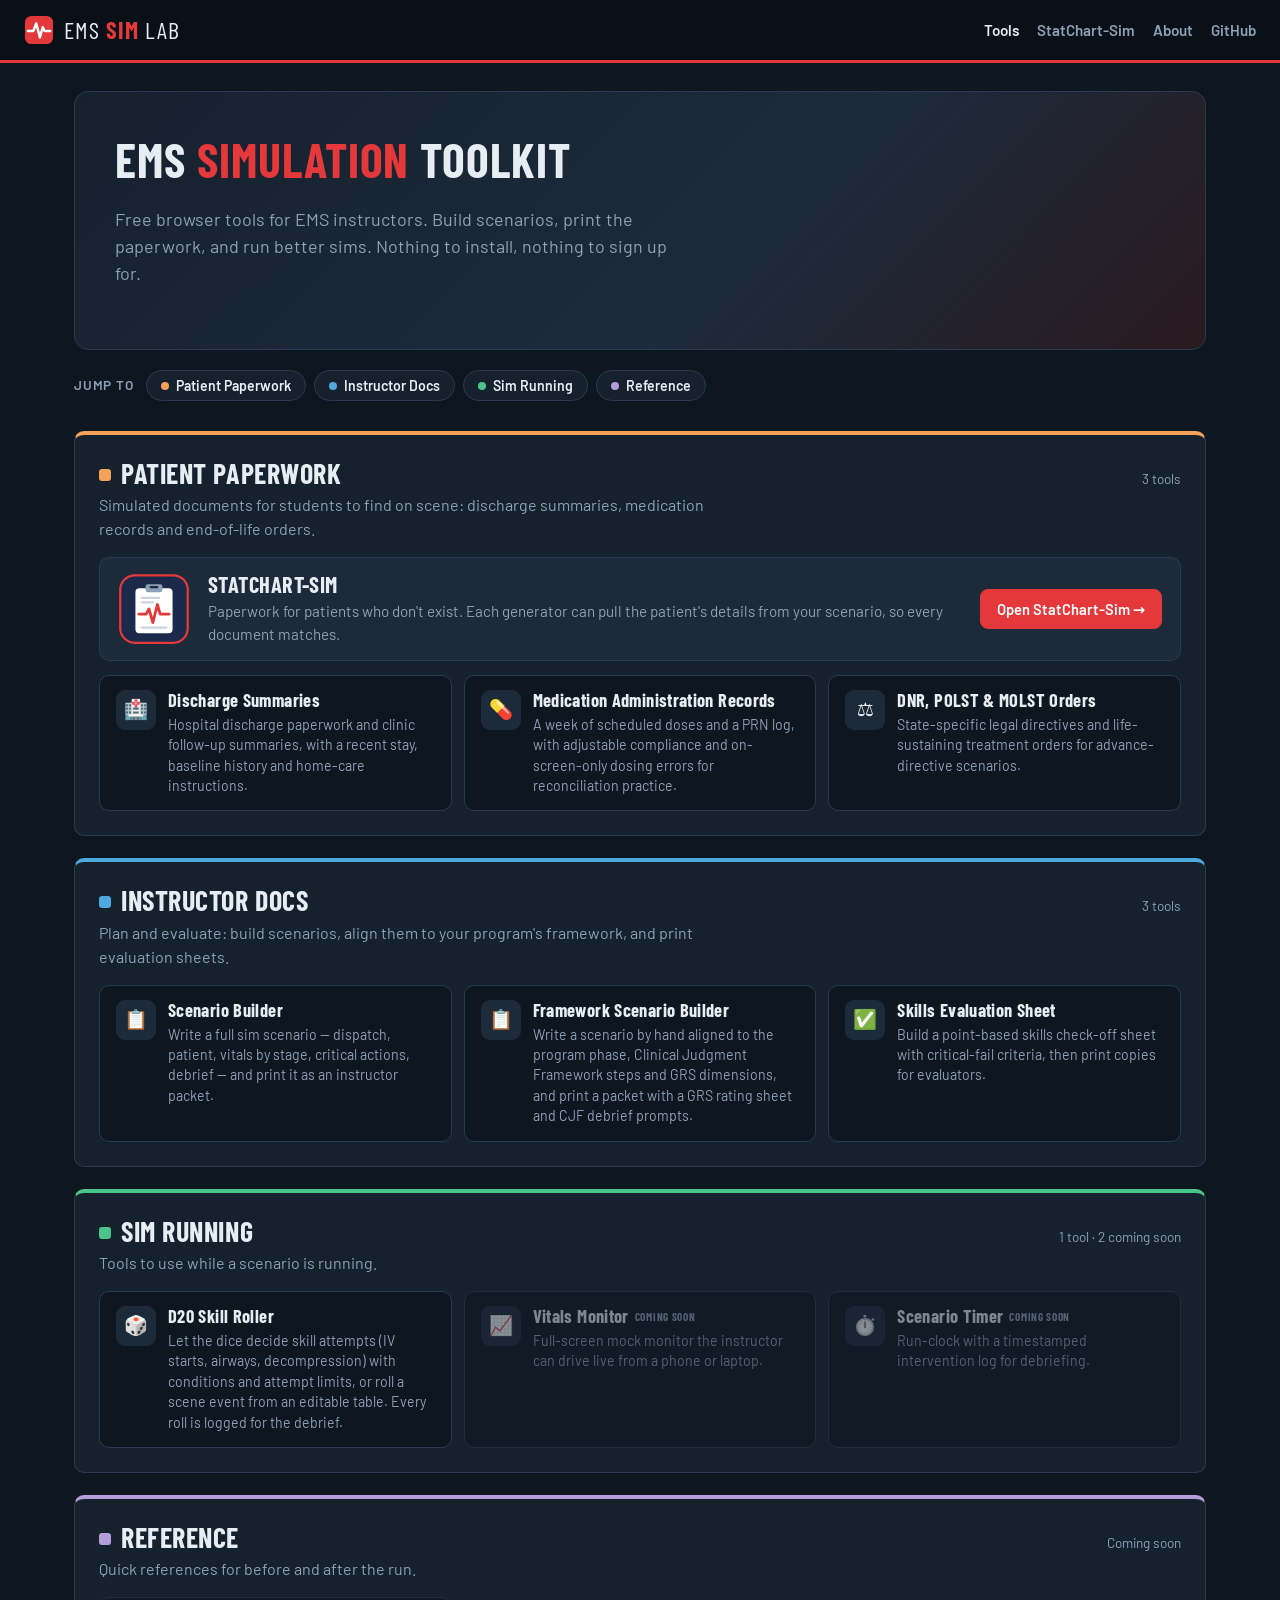
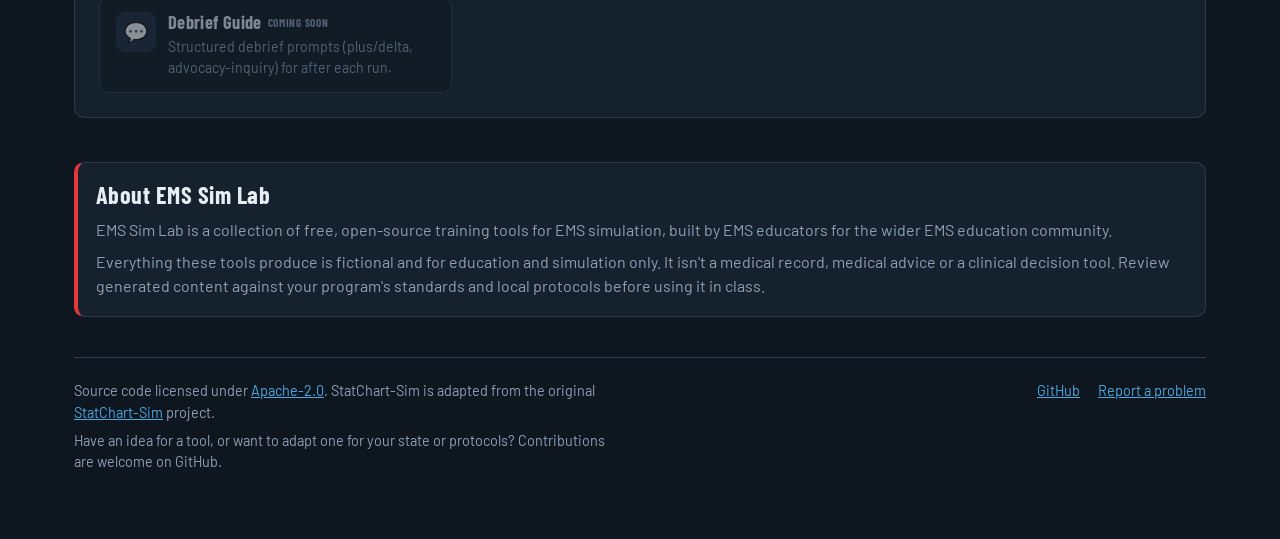
==== commit 07a7dcbc: "Update index.html Remove redundant buttons on Home Page" ====
--- a/index.html
+++ b/index.html
@@ -73,10 +73,10 @@
     <div>
       <h1>EMS <b>Simulation</b> Toolkit</h1>
       <p>Free browser tools for EMS instructors. Build scenarios, print the paperwork, and run better sims. Nothing to install, nothing to sign up for.</p>
-      <div class="hero-actions">
+      <!--<div class="hero-actions">
         <a class="btn primary" href="#tools">Browse tools</a>
         <a class="btn" href="statchart-sim/index.html">Open StatChart-Sim</a>
-      </div>
+      </div>-->
     </div>
     <svg class="ecg" viewBox="0 0 400 110" aria-hidden="true">
       <path d="M0,60 L60,60 L70,52 L80,60 L95,60 L102,68 L110,10 L120,95 L128,60 L150,60 L165,48 L185,60 L230,60 L240,52 L250,60 L265,60 L272,68 L280,10 L290,95 L298,60 L320,60 L335,48 L355,60 L400,60"/>
